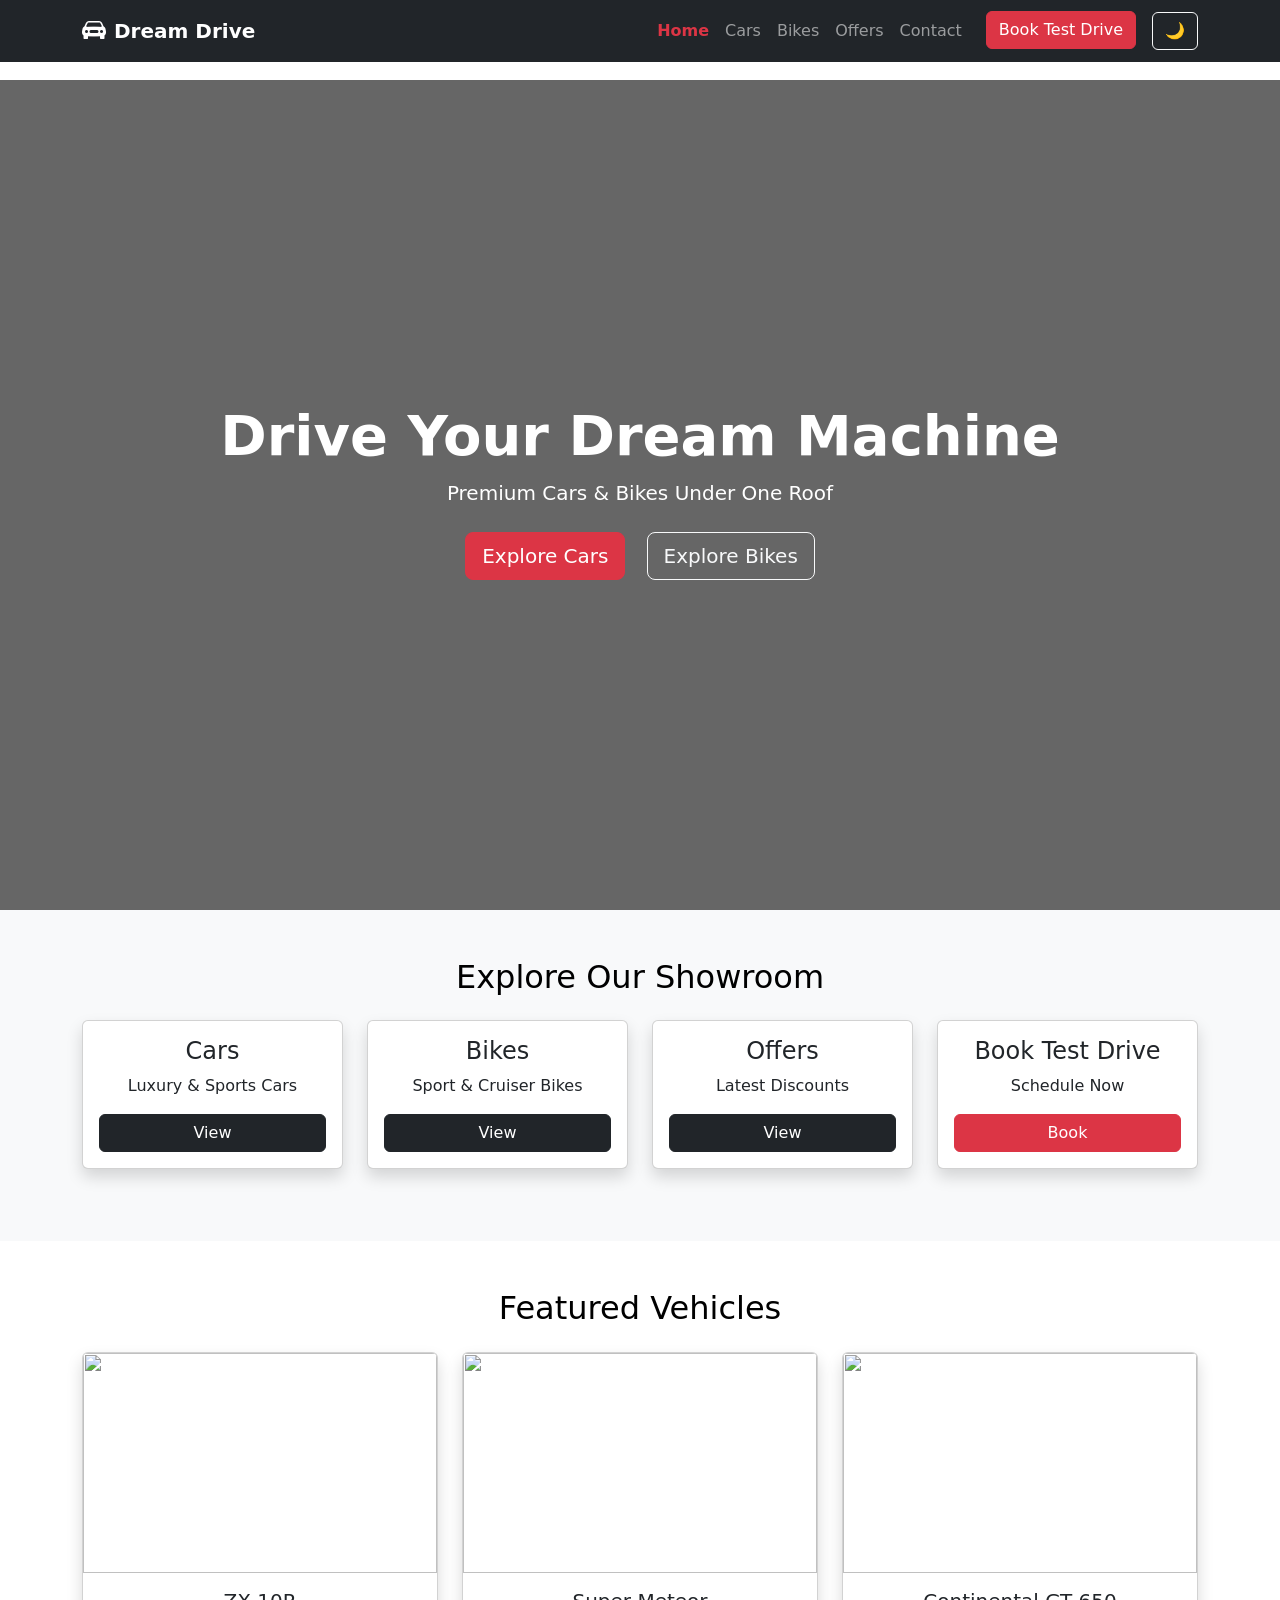
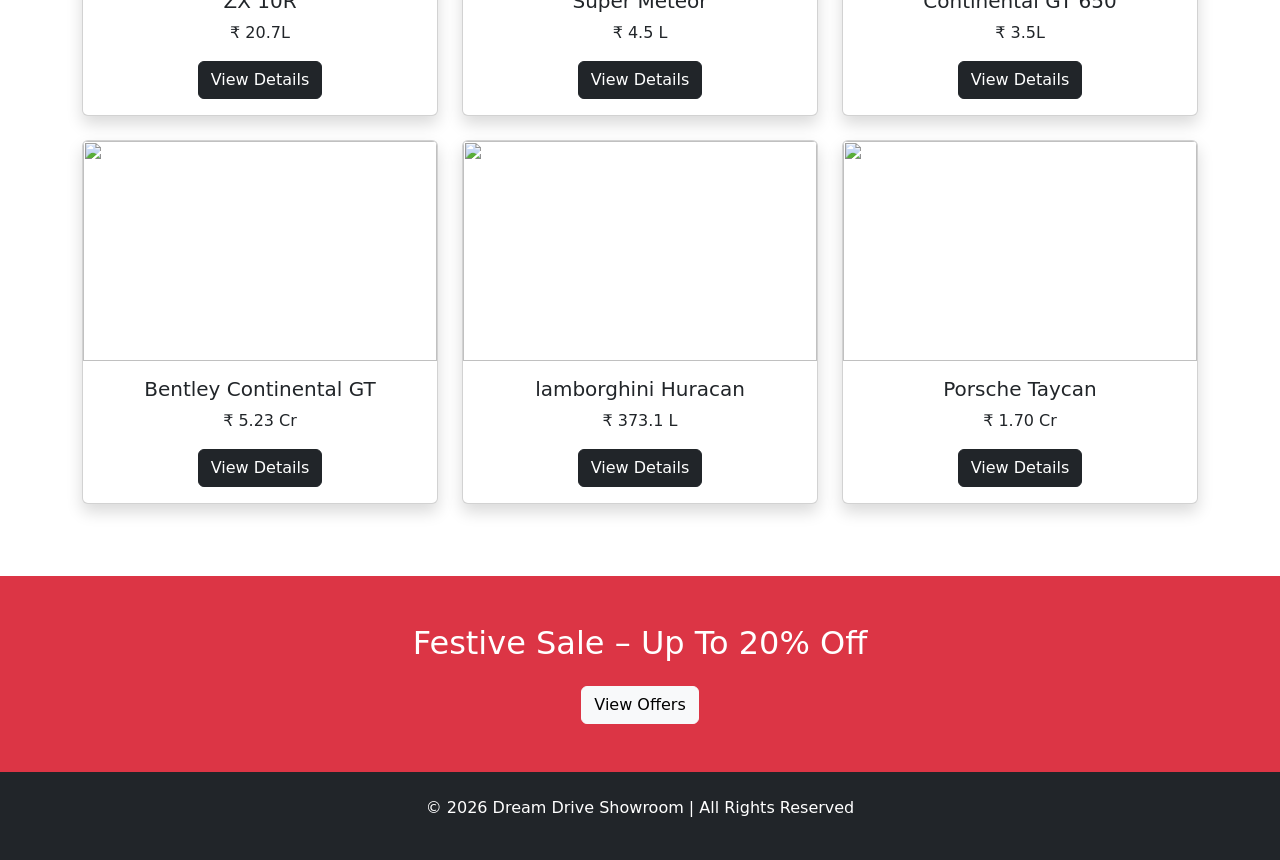
==== index.html @ f8484f37 "Add files via upload" ====
<!DOCTYPE html>
<html lang="en">
<head>
    <meta charset="UTF-8">
    <meta name="viewport" content="width=device-width, initial-scale=1.0">
    <title>Dream Drive Showroom</title>

    <!-- Bootstrap CSS -->
    <link href="https://cdn.jsdelivr.net/npm/bootstrap@5.3.8/dist/css/bootstrap.min.css" rel="stylesheet">

    <!-- Bootstrap Icons -->
    <link rel="stylesheet" href="https://cdn.jsdelivr.net/npm/bootstrap-icons@1.11.3/font/bootstrap-icons.css">

    <!-- External CSS -->
    <link rel="stylesheet" href="styles.css">

    <!-- Fevicon for the tabs -->
    <link rel="icon" type="image/png" href="images/fevicon.png">

</head>
<body>

<!-- NAVBAR -->
          <nav class="navbar navbar-expand-lg navbar-dark bg-dark fixed-top">
            <div class="container">
              <a class="navbar-brand fw-bold d-flex align-items-center" href="#">
              <i class="bi bi-car-front-fill me-2 fs-4"></i>
                Dream Drive</a>

              <button class="navbar-toggler" type="button" data-bs-toggle="collapse" data-bs-target="#navbarNav">
                <span class="navbar-toggler-icon"></span>
              </button>

              <div class="collapse navbar-collapse" id="navbarNav">
                <ul class="navbar-nav ms-auto">
                  <li class="nav-item"><a class="nav-link active" href="index.html">Home</a></li>
                  <li class="nav-item"><a class="nav-link" href="cars.html">Cars</a></li>
                  <li class="nav-item"><a class="nav-link" href="bikes.html">Bikes</a></li>
                  <li class="nav-item"><a class="nav-link" href="offers.html">Offers</a></li>
                  <li class="nav-item"><a class="nav-link" href="contact.html">Contact</a></li>
                  <li class="nav-item">
                  <a class="btn btn-danger ms-3" href="contact.html">Book Test Drive</a>
                  </li>
                </ul>
                <button id="themeToggle" class="btn btn-outline-light ms-3">🌙 </button>
              </div>
            </div>
          </nav>

<!-- HERO SECTION  For Banner-->

          <section class="hero-section text-white d-flex align-items-center">
            <div class="container text-center">
              <h1 class="display-4 fw-bold">Drive Your Dream Machine</h1>
              <p class="lead">Premium Cars & Bikes Under One Roof</p>
              <a href="cars.html" class="btn btn-danger btn-lg m-2">Explore Cars</a>
              <a href="bikes.html" class="btn btn-outline-light btn-lg m-2">Explore Bikes</a>
            </div>
          </section>

<!-- CATEGORY SECTION -->
          <section class="py-5 bg-light">
            <div class="container text-center">
              <h2 class="mb-4">Explore Our Showroom</h2>

              <div class="row">

                <div class="col-md-3 mb-4">

                  <div class="card p-3 shadow hover-card">
                    <h4>Cars</h4>
                    <p>Luxury & Sports Cars</p>
                    <a href="cars.html" class="btn btn-dark">View</a>
                  </div>
                </div>

                  <div class="col-md-3 mb-4">
                      <div class="card p-3 shadow hover-card">
                          <h4>Bikes</h4>
                          <p>Sport & Cruiser Bikes</p>
                          <a href="bikes.html" class="btn btn-dark">View</a>
                        </div>
                  </div>

                    <div class="col-md-3 mb-4">
                        <div class="card p-3 shadow hover-card">
                          <h4>Offers</h4>
                          <p>Latest Discounts</p>
                          <a href="offers.html" class="btn btn-dark">View</a>
                        </div>
                    </div>

                      <div class="col-md-3 mb-4">
                        <div class="card p-3 shadow hover-card">
                          <h4>Book Test Drive</h4>
                          <p>Schedule Now</p>
                        <a href="contact.html" class="btn btn-danger">Book</a>
                        </div>
                      </div>

              </div>
            </div>
          </section>

<!-- FEATURED VEHICLES -->
<section class="py-5">
  <div class="container">
    <h2 class="text-center mb-4">Featured Vehicles</h2>
    <div class="row">

      
      <div class="col-12 col-sm-6 col-md-4 mb-4">
        <div class="card shadow">
          <img src="images/bike1.jpg" class="card-img-top">
          <div class="card-body text-center">
            <h5>ZX 10R</h5>
            <p>₹ 20.7L</p>
            <a href="bikes.html" class="btn btn-dark">View Details</a>
          </div>
        </div>
      </div>

      <div class="col-12 col-sm-6 col-md-4 mb-4">
        <div class="card shadow">
          <img src="images/bike2.jpg" class="card-img-top">
          <div class="card-body text-center">
            <h5>Super Meteor </h5>
            <p>₹ 4.5 L</p>
            <a href="bikes.html" class="btn btn-dark">View Details</a>
          </div>
        </div>
      </div>

      <div class="col-12 col-sm-6 col-md-4 mb-4">
        <div class="card shadow">
          <img src="images/bike1.jpg" class="card-img-top">
          <div class="card-body text-center">
            <h5>Continental GT 650</h5>
            <p>₹ 3.5L</p>
            <a href="bikes.html" class="btn btn-dark">View Details</a>
          </div>
        </div>
      </div>

      <div class="col-12 col-sm-6 col-md-4 mb-4">
        <div class="card shadow">
          <img src="images/car1.jpg" class="card-img-top">
          <div class="card-body text-center">
            <h5>Bentley Continental GT</h5>
            <p>₹ 5.23 Cr</p>
            <a href="cars.html" class="btn btn-dark">View Details</a>
          </div>
        </div>
      </div>

      <div class="col-12 col-sm-6 col-md-4 mb-4">
        <div class="card shadow">
          <img src="images/car2.jpg" class="card-img-top">
          <div class="card-body text-center">
            <h5>lamborghini Huracan</h5>
            <p>₹ 373.1 L</p>
            <a href="cars.html" class="btn btn-dark">View Details</a>
          </div>
        </div>
      </div>

      <div class="col-12 col-sm-6 col-md-4 mb-4">
        <div class="card shadow">
          <img src="images/car3.jpg" class="card-img-top">
          <div class="card-body text-center">
            <h5>Porsche Taycan</h5>
            <p>₹ 1.70 Cr</p>
            <a href="cars.html" class="btn btn-dark">View Details</a>
          </div>
        </div>
      </div>

    </div>
  </div>
</section>

<!-- OFFER BANNER -->
<section class="bg-danger text-white text-center py-5">
  <h2>Festive Sale – Up To 20% Off</h2>
  <a href="offers.html" class="btn btn-light mt-3">View Offers</a>
</section>

<!-- FOOTER -->
<footer class="bg-dark text-white text-center p-4">
  <p>© 2026 Dream Drive Showroom | All Rights Reserved</p>
</footer>

  <!-- THe Theme Toggle Button -->
  
  <script src="https://cdn.jsdelivr.net/npm/bootstrap@5.3.8/dist/js/bootstrap.bundle.min.js"></script>
  
 <script>
  const toggleBtn = document.getElementById("themeToggle");

  // Load saved theme
  if (localStorage.getItem("theme") === "dark") {
    document.body.classList.add("dark-mode");
    toggleBtn.textContent = "☀️";
  }

  toggleBtn.addEventListener("click", function () {
    document.body.classList.toggle("dark-mode");

    if (document.body.classList.contains("dark-mode")) {
      localStorage.setItem("theme", "dark");
      toggleBtn.textContent = "☀️";
    } else {
      localStorage.setItem("theme", "light");
      toggleBtn.textContent = "🌙";
    }
  });
</script>

</body>
</html>
---- styles.css ----
html {
    scroll-behavior: smooth;
}

/* CSS VARIABLES */
:root {
    --primary-color: #dc3545;
    --bg-color: white;
    --text-color: black;
}
.dark-mode{
    --bg-color: #121212;
    --text-color: white;
}

body {
    padding-top: calc(70px + 10px);
    background: var(--bg-color);
    color: var(--text-color);
    transition: 0.3s ease;
}

/* HERO */
.hero-section {
    height: calc(100vh - 70px);
    background: url('images/hero.png') center/cover no-repeat;
    position: relative;
}

.hero-section::before {
    content: "";
    position: absolute;
    inset: 0;
    background: rgba(0,0,0,0.6);
}

.hero-section .container {
    position: relative;
    z-index: 2;
}

.hero-section h1,
.hero-section p,
.hero-section a {
    animation: fadeIn 2s ease-in-out;
}

/* CARDS */
.card {
    transition: 0.3s ease;
}

.card:hover {
    transform: translateY(-8px) scale(1.02);
    box-shadow: 0 15px 30px rgba(0,0,0,0.4);
}

.hover-card {
    transition: 0.3s;
}

.hover-card:hover {
    transform: translateY(-10px);
}

.card-img-top {
    height: 220px;
    object-fit: cover;
}

/* NAVBAR ICON ANIMATION */
.navbar-brand i {
    transition: 0.3s ease;
}

.navbar-brand:hover i {
    transform: rotate(-10deg) scale(1.2);
    color: var(--primary-color);
}

.navbar .nav-link.active{
    color: var(--primary-color);
    font-weight: 600;
}

/* Cars Header */

.page-header{
    height: 50vh;
    background: url('images/car-banner.jpg') center/cover no-repeat;
    position: relative; 
    display: flex;
    justify-content: center;
    align-items: center;
}

.page-header::before{
    content: "";
    position: absolute;
    inset: 0;
    background: rgba(0,0,0,0.6);
}

.page-header .container{
    position: relative;
    z-index: 2;
}

/* map styling */

.map-container iframe{
    border-radius: 10px;
    box-shadow: 0 10px 25px rgba(0,0,0,0.2);
}

 /* Bike Header */

 .bike-header{
    background: url('images/bike-banner.jpg') center/cover no-repeat;
 }

 /* Offer page */

 table tbody td:nth-child(4){
    font-weight: bold;
    color: var(--primary-color);
 }

 .footer-link{
    text-decoration: none;
    transition: 0.3s ease;
    color: lightgray;
 }

 .footer-link:hover{
    color: var(--primary-color);
    transition: 0.3s ease;
 }

 footer i{
    cursor: pointer;
    transition: 0.3s ease;
 }

 footer i:hover{
    color: var(--primary-color);
    transform: scale(1.2);
 }

 /* Button styling */


.btn {
    transition: all 0.3s ease;
}

.btn:hover {
    transform: translateY(-3px);
    box-shadow: 0 8px 20px rgba(0, 0, 0, 0.2);
}

/* ANIMATION */

@keyframes fadeIn {
    from {
        opacity: 0;
        transform: translateY(-20px);
    }
    to {
        opacity: 1;
        transform: translateY(0);
    }
}

/* CUSTOM MEDIA QUERY */

@media (max-width: 768px) {
    .hero-section h1 {
        font-size: 28px;
    }
}
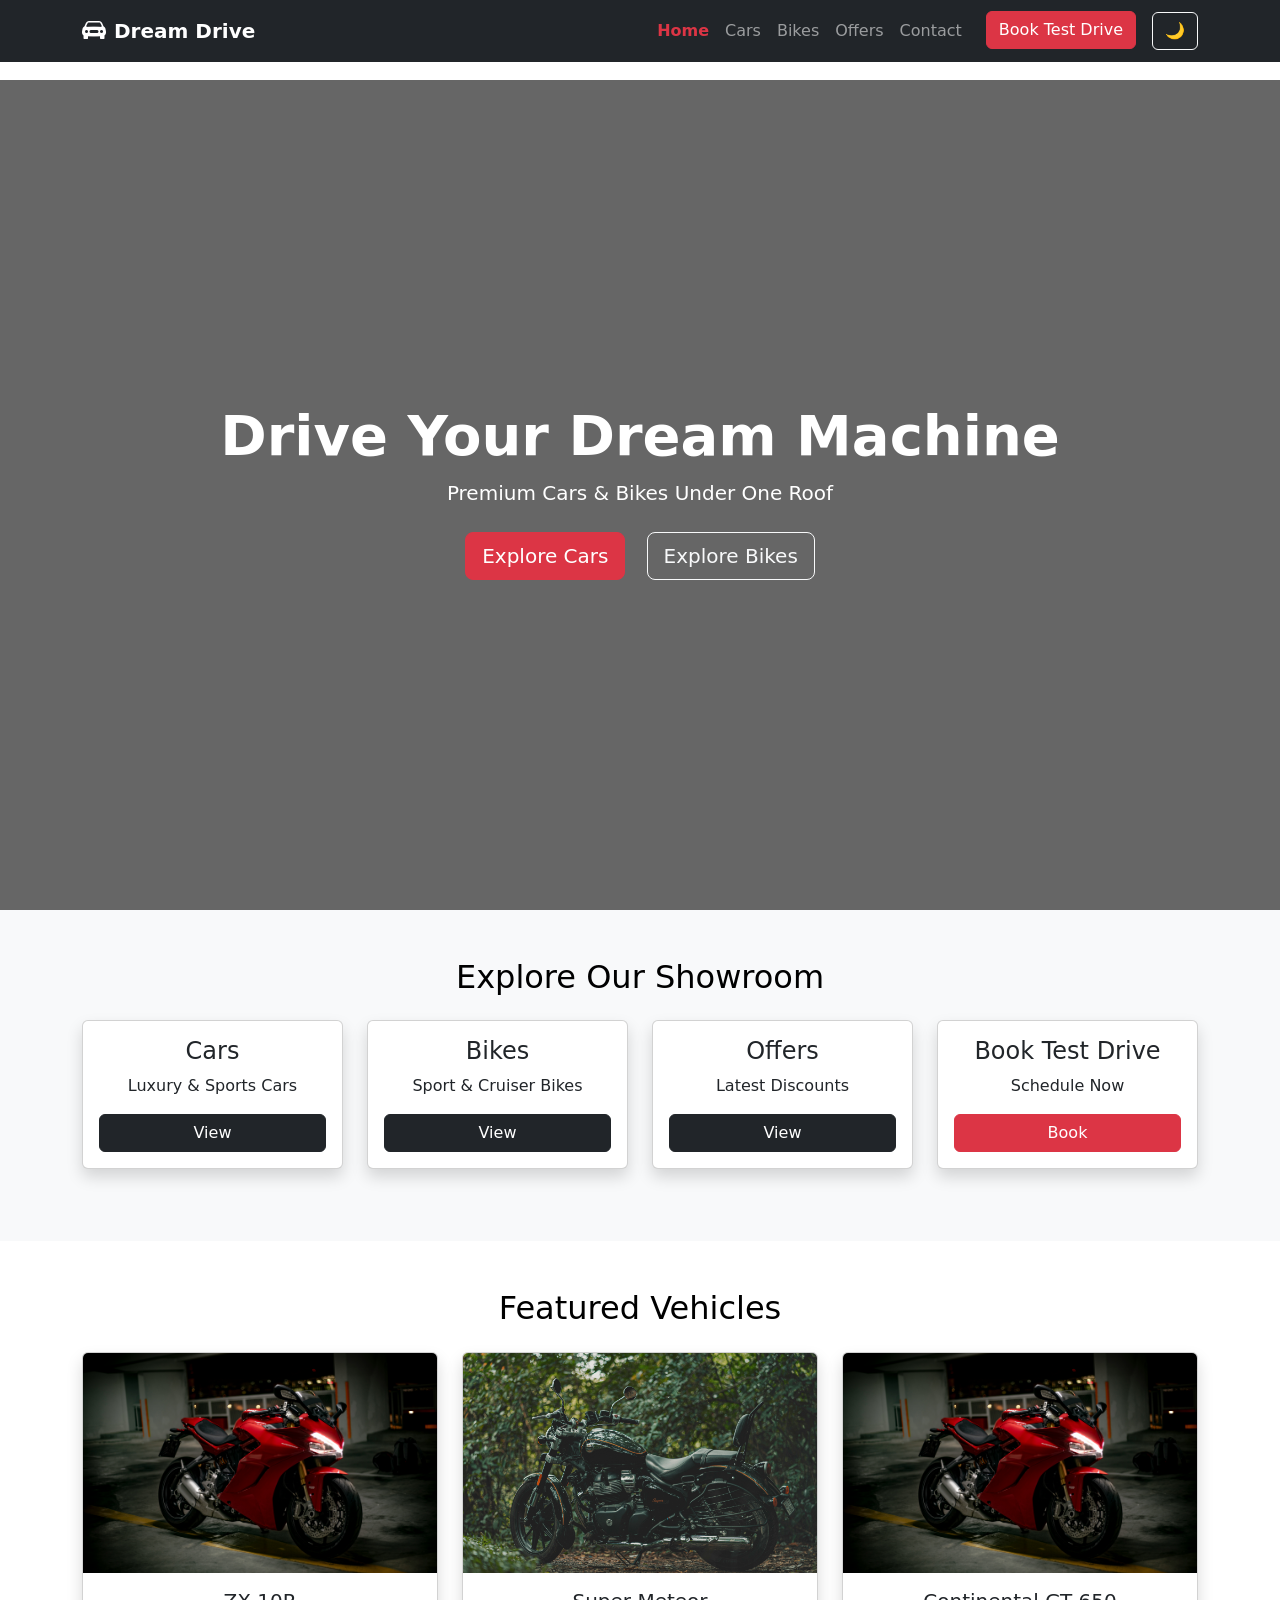
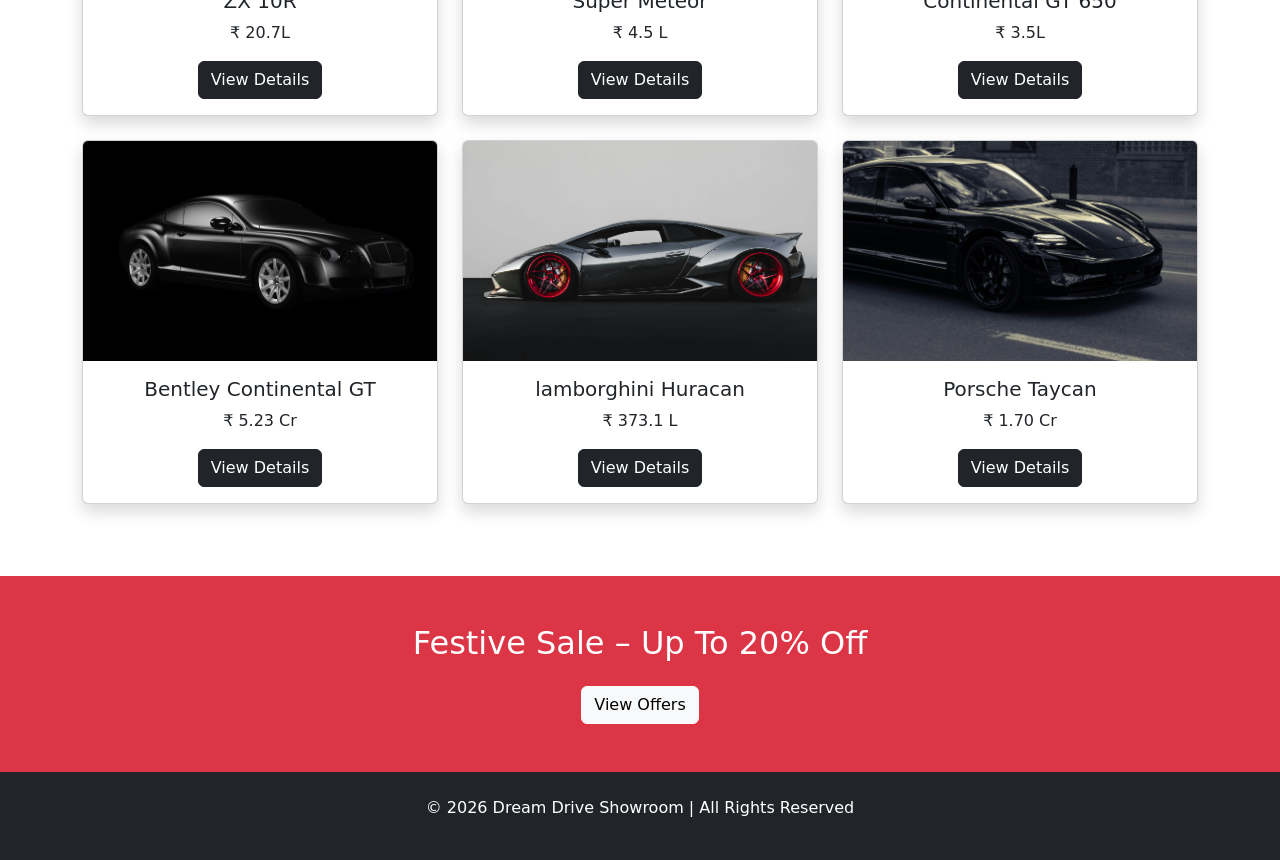
==== commit 15819cbb: "Fix HTML entity encoding and structure Correct HTML entities and restore original structure." ====
--- a/index.html
+++ b/index.html
@@ -15,7 +15,7 @@
     <link rel="stylesheet" href="styles.css">
 
     <!-- Fevicon for the tabs -->
-    <link rel="icon" type="image/png" href="images/fevicon.png">
+    <link rel="icon" type="image/png" href="fevicon.png">
 
 </head>
 <body>
@@ -111,7 +111,7 @@
       
       <div class="col-12 col-sm-6 col-md-4 mb-4">
         <div class="card shadow">
-          <img src="images/bike1.jpg" class="card-img-top">
+          <img src="bike1.jpg" class="card-img-top">
           <div class="card-body text-center">
             <h5>ZX 10R</h5>
             <p>₹ 20.7L</p>
@@ -122,7 +122,7 @@
 
       <div class="col-12 col-sm-6 col-md-4 mb-4">
         <div class="card shadow">
-          <img src="images/bike2.jpg" class="card-img-top">
+          <img src="bike2.jpg" class="card-img-top">
           <div class="card-body text-center">
             <h5>Super Meteor </h5>
             <p>₹ 4.5 L</p>
@@ -133,7 +133,7 @@
 
       <div class="col-12 col-sm-6 col-md-4 mb-4">
         <div class="card shadow">
-          <img src="images/bike1.jpg" class="card-img-top">
+          <img src="bike1.jpg" class="card-img-top">
           <div class="card-body text-center">
             <h5>Continental GT 650</h5>
             <p>₹ 3.5L</p>
@@ -144,7 +144,7 @@
 
       <div class="col-12 col-sm-6 col-md-4 mb-4">
         <div class="card shadow">
-          <img src="images/car1.jpg" class="card-img-top">
+          <img src="car1.jpg" class="card-img-top">
           <div class="card-body text-center">
             <h5>Bentley Continental GT</h5>
             <p>₹ 5.23 Cr</p>
@@ -155,7 +155,7 @@
 
       <div class="col-12 col-sm-6 col-md-4 mb-4">
         <div class="card shadow">
-          <img src="images/car2.jpg" class="card-img-top">
+          <img src="car2.jpg" class="card-img-top">
           <div class="card-body text-center">
             <h5>lamborghini Huracan</h5>
             <p>₹ 373.1 L</p>
@@ -166,7 +166,7 @@
 
       <div class="col-12 col-sm-6 col-md-4 mb-4">
         <div class="card shadow">
-          <img src="images/car3.jpg" class="card-img-top">
+          <img src="car3.jpg" class="card-img-top">
           <div class="card-body text-center">
             <h5>Porsche Taycan</h5>
             <p>₹ 1.70 Cr</p>
@@ -218,3 +218,4 @@
 
 </body>
 </html>
+
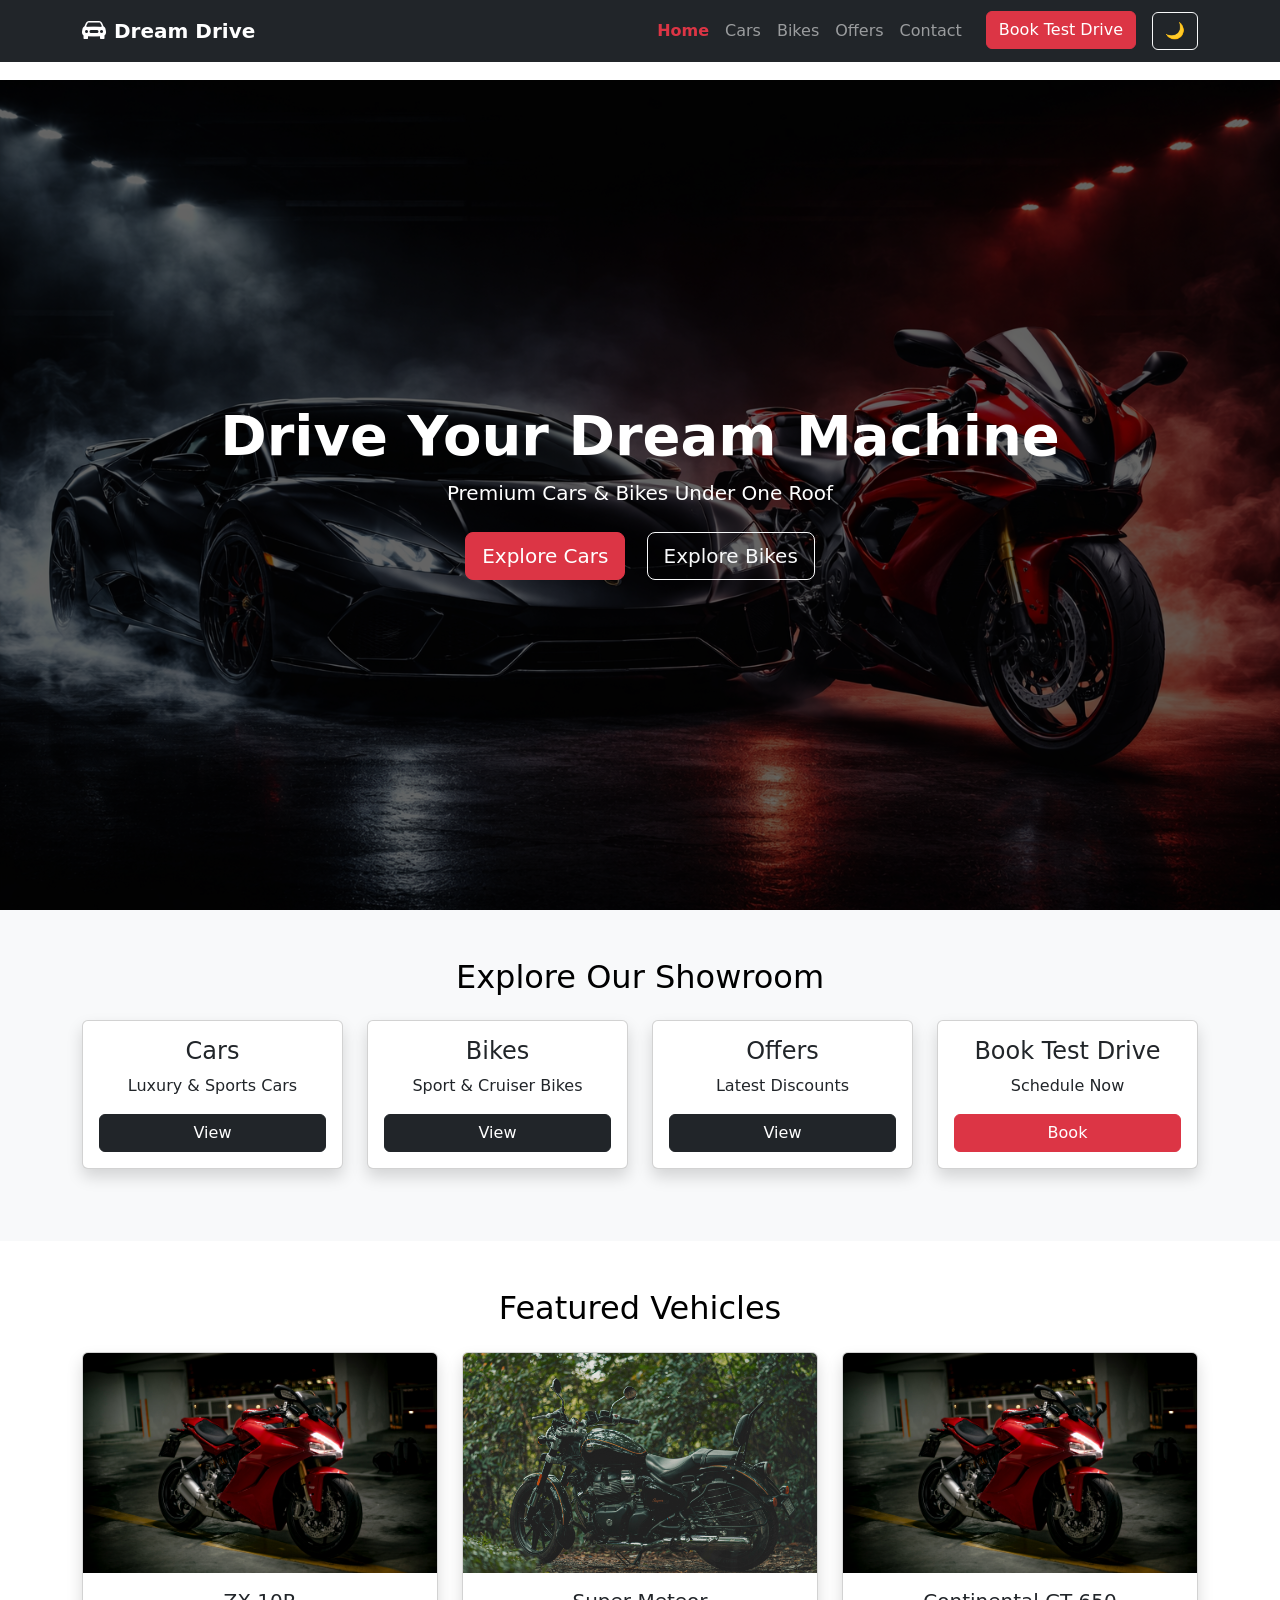
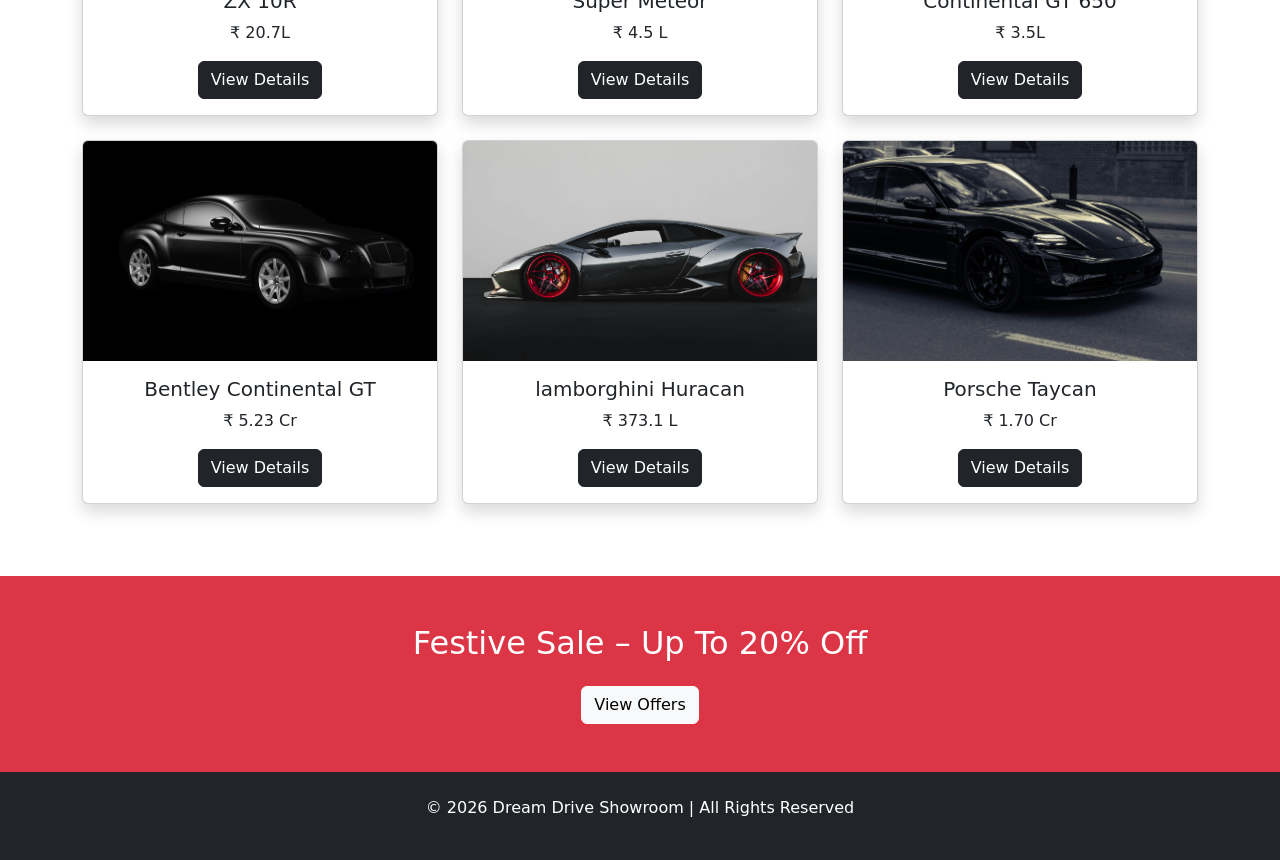
==== commit d9bc471d: "Fix HTML formatting and structure" ====
--- a/index.html
+++ b/index.html
@@ -219,3 +219,4 @@
 </body>
 </html>
 
+
--- a/styles.css
+++ b/styles.css
@@ -23,7 +23,7 @@
 /* HERO */
 .hero-section {
     height: calc(100vh - 70px);
-    background: url('images/hero.png') center/cover no-repeat;
+    background: url('hero.png') center/cover no-repeat;
     position: relative;
 }
 
@@ -87,7 +87,7 @@
 
 .page-header{
     height: 50vh;
-    background: url('images/car-banner.jpg') center/cover no-repeat;
+    background: url('car-banner.jpg') center/cover no-repeat;
     position: relative; 
     display: flex;
     justify-content: center;
@@ -116,7 +116,7 @@
  /* Bike Header */
 
  .bike-header{
-    background: url('images/bike-banner.jpg') center/cover no-repeat;
+    background: url('bike-banner.jpg') center/cover no-repeat;
  }
 
  /* Offer page */
@@ -179,3 +179,4 @@
         font-size: 28px;
     }
 }
+
